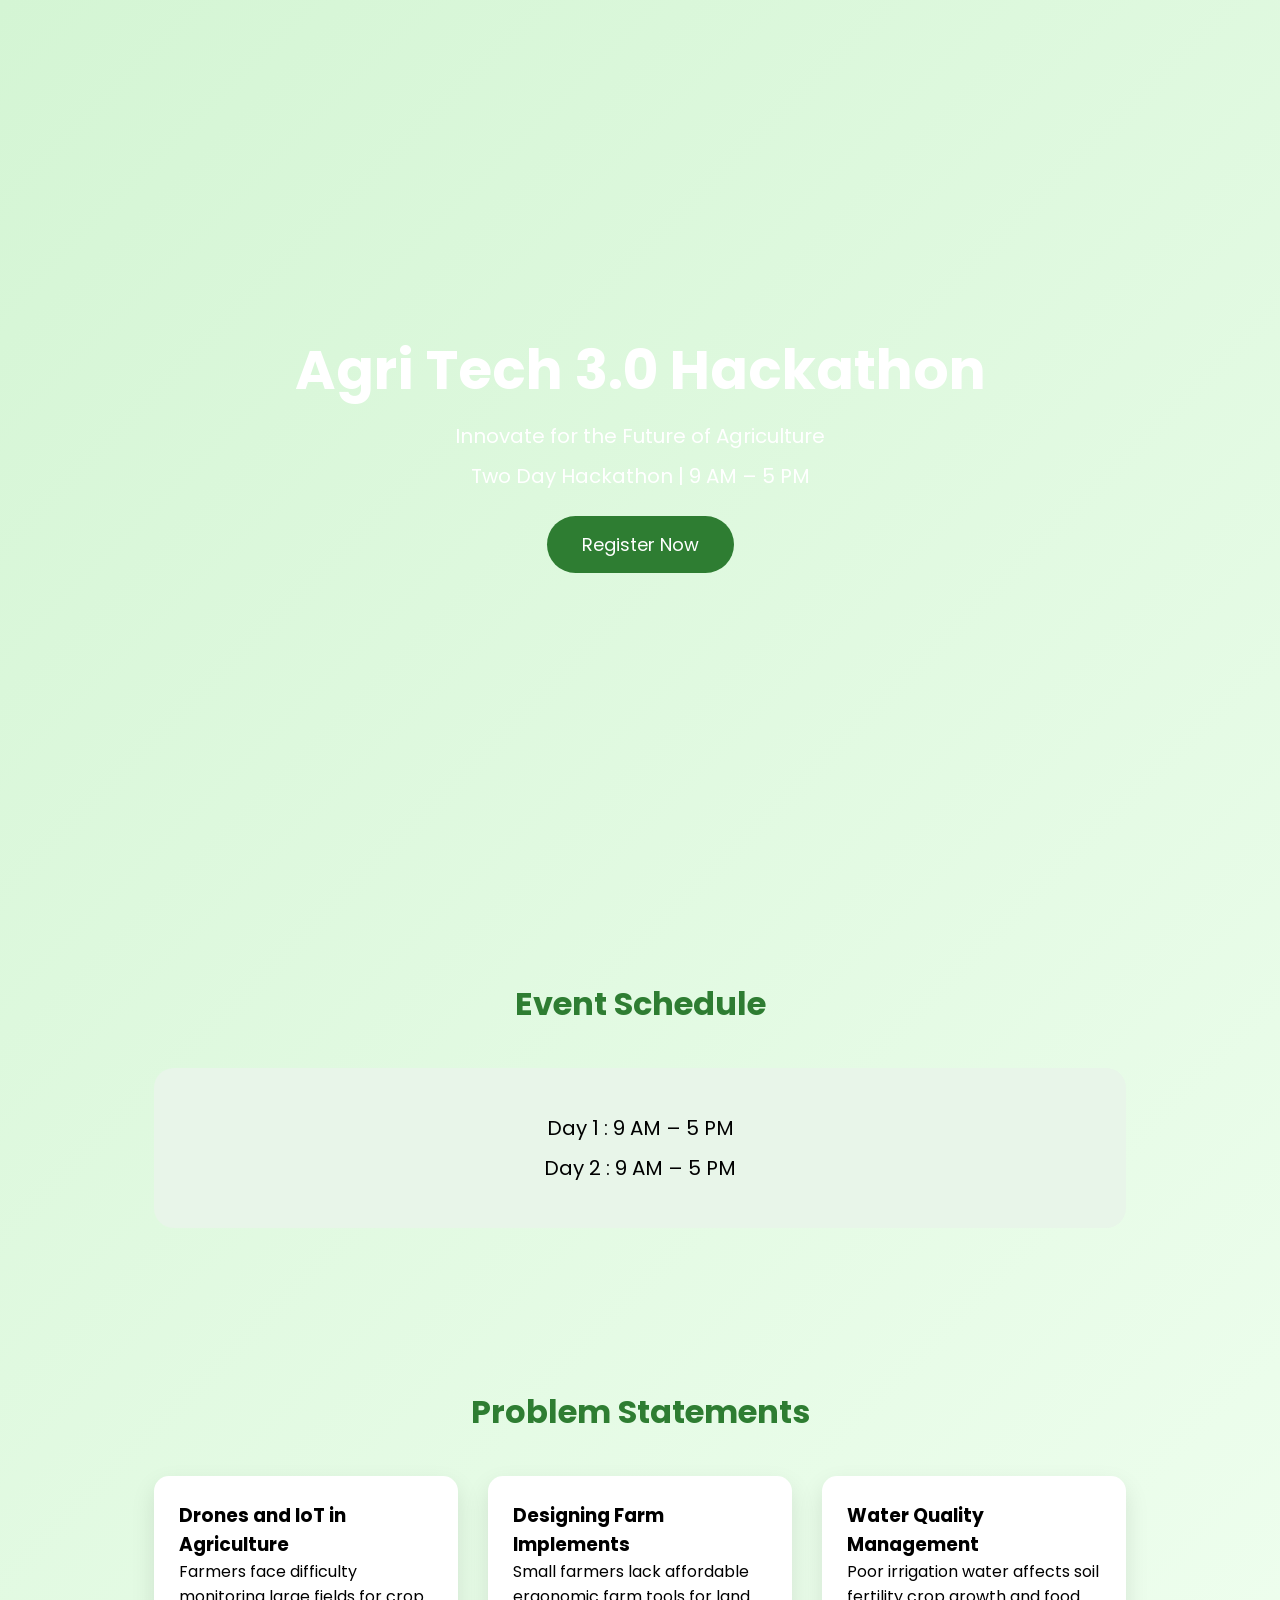
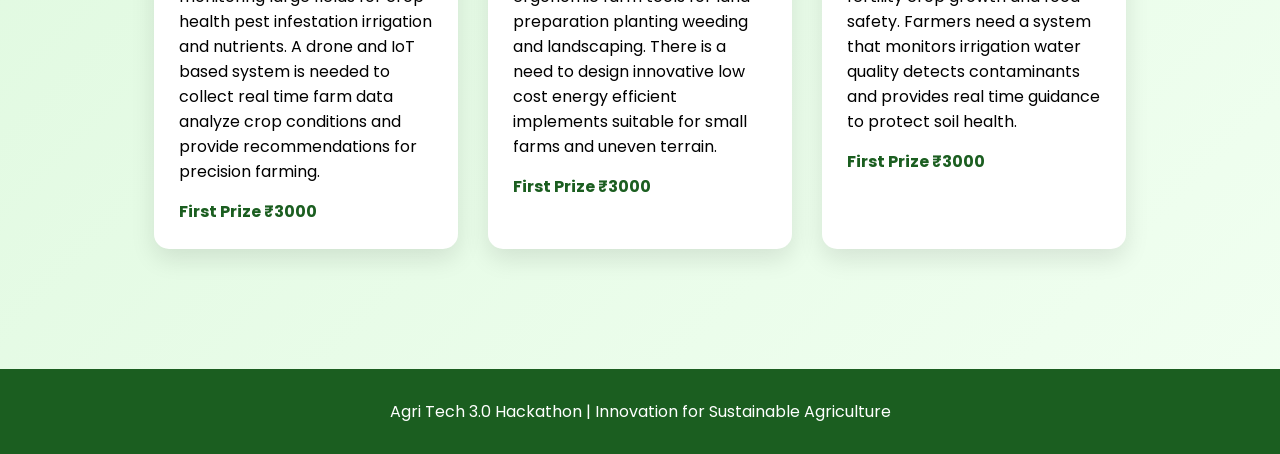
==== index.html @ f7494def "Add files via upload" ====
<!DOCTYPE html>
<html lang="en">
<head>
<meta charset="UTF-8">
<meta name="viewport" content="width=device-width, initial-scale=1.0">

<title>Agri Tech 3.0 Hackathon</title>

<link href="https://fonts.googleapis.com/css2?family=Poppins:wght@300;500;700&display=swap" rel="stylesheet">

<style>

*{
margin:0;
padding:0;
box-sizing:border-box;
font-family:'Poppins',sans-serif;
}

body{
background:linear-gradient(135deg,#d4f5d4,#f1fff1);
overflow-x:hidden;
}

/* HEADER */

header{
height:100vh;
display:flex;
flex-direction:column;
justify-content:center;
align-items:center;
text-align:center;
background:url("https://images.unsplash.com/photo-1500382017468-9049fed747ef") center/cover;
color:white;
}

header h1{
font-size:55px;
animation:fadeDown 1.5s;
}

header p{
font-size:20px;
margin-top:10px;
animation:fadeUp 1.5s;
}

button{
margin-top:25px;
padding:15px 35px;
border:none;
border-radius:30px;
background:#2e7d32;
color:white;
font-size:18px;
cursor:pointer;
transition:0.4s;
}

button:hover{
background:#1b5e20;
transform:scale(1.1);
}

/* SECTIONS */

.section{
padding:80px 12%;
}

h2{
text-align:center;
margin-bottom:40px;
color:#2e7d32;
font-size:32px;
}

/* CARDS */

.cards{
display:grid;
grid-template-columns:repeat(auto-fit,minmax(280px,1fr));
gap:30px;
}

.card{
background:white;
padding:25px;
border-radius:15px;
box-shadow:0 10px 25px rgba(0,0,0,0.1);
transition:0.4s;
}

.card:hover{
transform:translateY(-10px) scale(1.03);
box-shadow:0 20px 40px rgba(0,0,0,0.2);
}

.prize{
margin-top:15px;
font-weight:bold;
color:#1b5e20;
}

/* SCHEDULE */

.schedule{
text-align:center;
font-size:20px;
line-height:40px;
background:#e8f5e9;
padding:40px;
border-radius:20px;
}

/* FOOTER */

footer{
text-align:center;
padding:30px;
background:#1b5e20;
color:white;
margin-top:40px;
}

/* ANIMATIONS */

@keyframes fadeDown{
from{opacity:0; transform:translateY(-40px);}
to{opacity:1; transform:translateY(0);}
}

@keyframes fadeUp{
from{opacity:0; transform:translateY(40px);}
to{opacity:1; transform:translateY(0);}
}

/* FLOWERS */

.flower{
position:absolute;
font-size:24px;
pointer-events:none;
animation:fall 2s linear forwards;
}

@keyframes fall{
0%{
transform:translateY(0) rotate(0);
opacity:1;
}
100%{
transform:translateY(200px) rotate(360deg);
opacity:0;
}
}

</style>
</head>

<body>

<header>

<h1>Agri Tech 3.0 Hackathon</h1>

<p>Innovate for the Future of Agriculture</p>

<p>Two Day Hackathon | 9 AM – 5 PM</p>

<a href="https://docs.google.com/forms/d/e/1FAIpQLScNYG7dmK_k1QLV5G2nhs3oUZlzXUcvSidIxrdl6mxjZzOWDQ/viewform?usp=header">

<button>Register Now</button>

</a>

</header>


<section class="section">

<h2>Event Schedule</h2>

<div class="schedule">

Day 1 : 9 AM – 5 PM  
<br>
Day 2 : 9 AM – 5 PM  

</div>

</section>


<section class="section">

<h2>Problem Statements</h2>

<div class="cards">

<div class="card">

<h3>Drones and IoT in Agriculture</h3>

<p>
Farmers face difficulty monitoring large fields for crop health pest infestation irrigation and nutrients. A drone and IoT based system is needed to collect real time farm data analyze crop conditions and provide recommendations for precision farming.
</p>

<div class="prize">First Prize ₹3000</div>

</div>


<div class="card">

<h3>Designing Farm Implements</h3>

<p>
Small farmers lack affordable ergonomic farm tools for land preparation planting weeding and landscaping. There is a need to design innovative low cost energy efficient implements suitable for small farms and uneven terrain.
</p>

<div class="prize">First Prize ₹3000</div>

</div>


<div class="card">

<h3>Water Quality Management</h3>

<p>
Poor irrigation water affects soil fertility crop growth and food safety. Farmers need a system that monitors irrigation water quality detects contaminants and provides real time guidance to protect soil health.
</p>

<div class="prize">First Prize ₹3000</div>

</div>

</div>

</section>


<footer>

Agri Tech 3.0 Hackathon | Innovation for Sustainable Agriculture

</footer>


<script>

/* FLOWER CLICK EFFECT */

document.addEventListener("click",function(e){

for(let i=0;i<8;i++){

let flower=document.createElement("div")

flower.className="flower"

flower.innerHTML="🌸"

flower.style.left=(e.pageX+Math.random()*60-30)+"px"
flower.style.top=(e.pageY+Math.random()*60-30)+"px"

document.body.appendChild(flower)

setTimeout(()=>flower.remove(),2000)

}

})

</script>

</body>
</html>
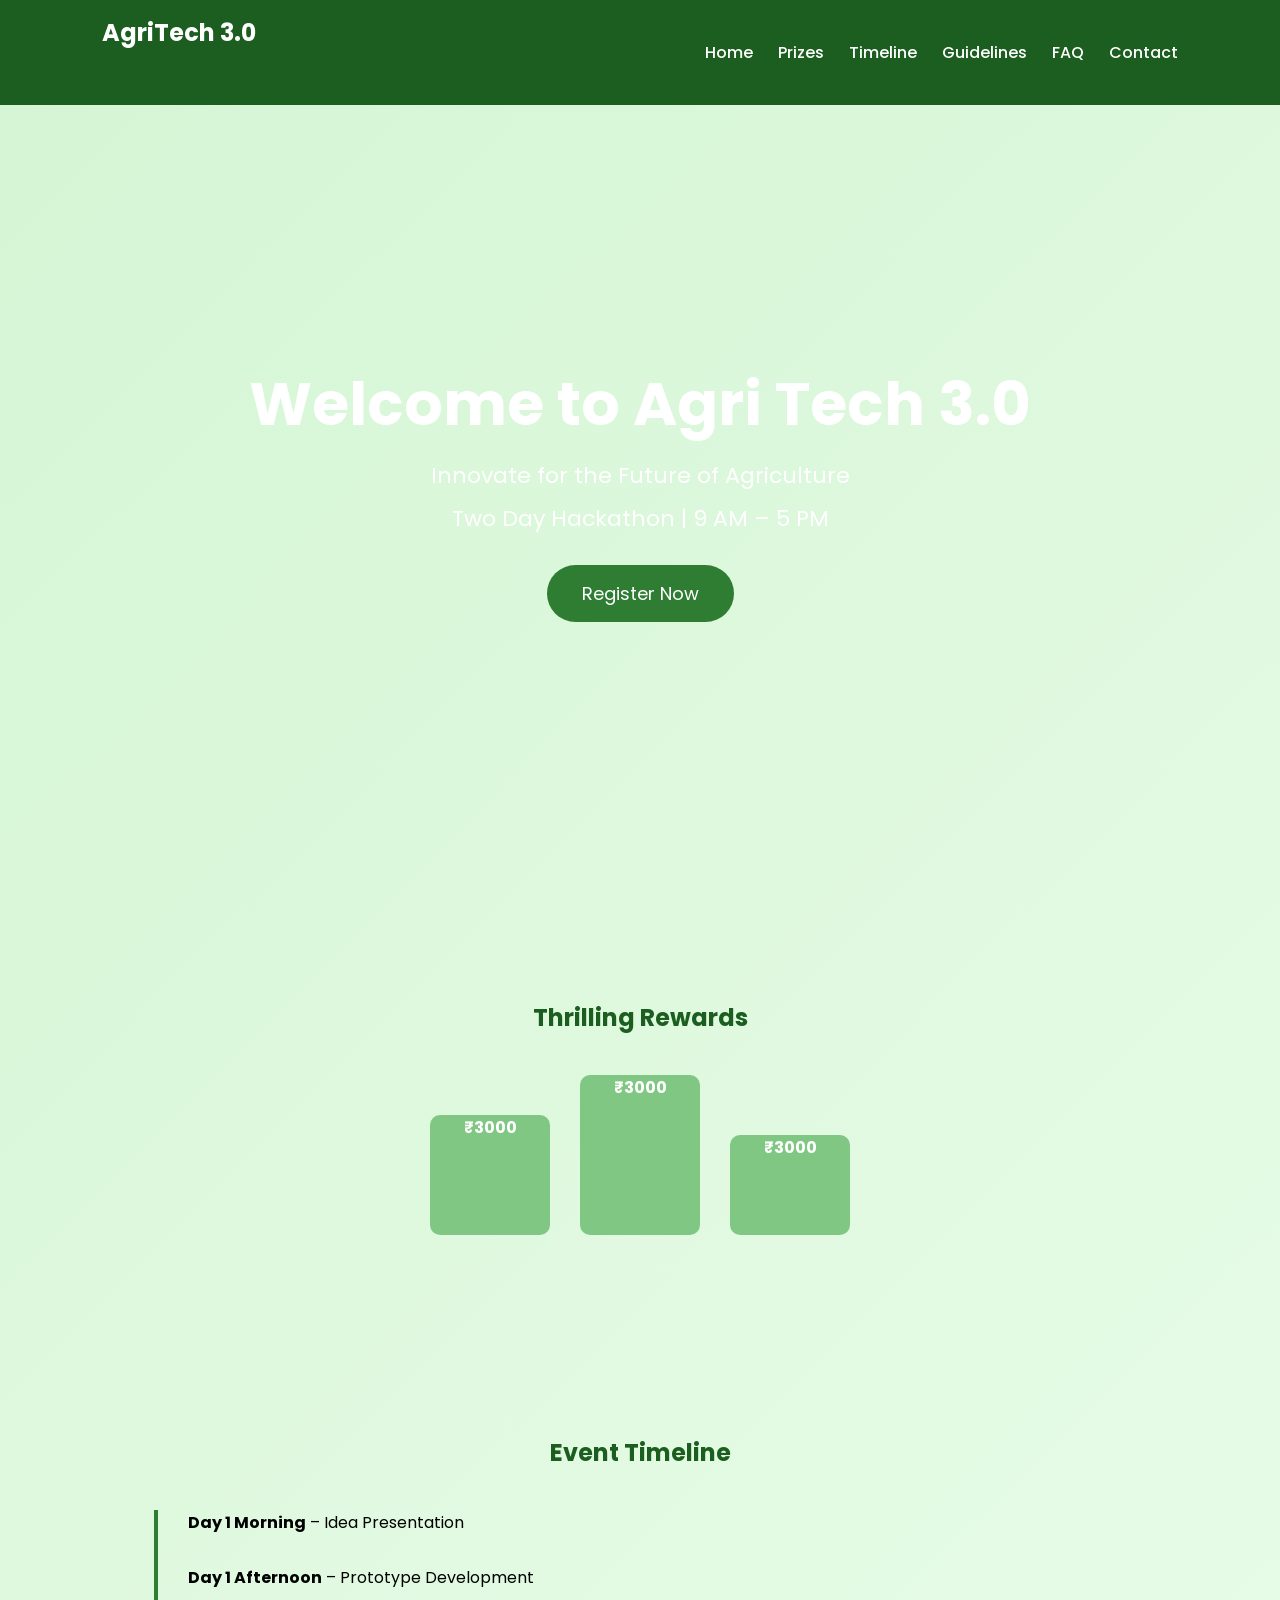
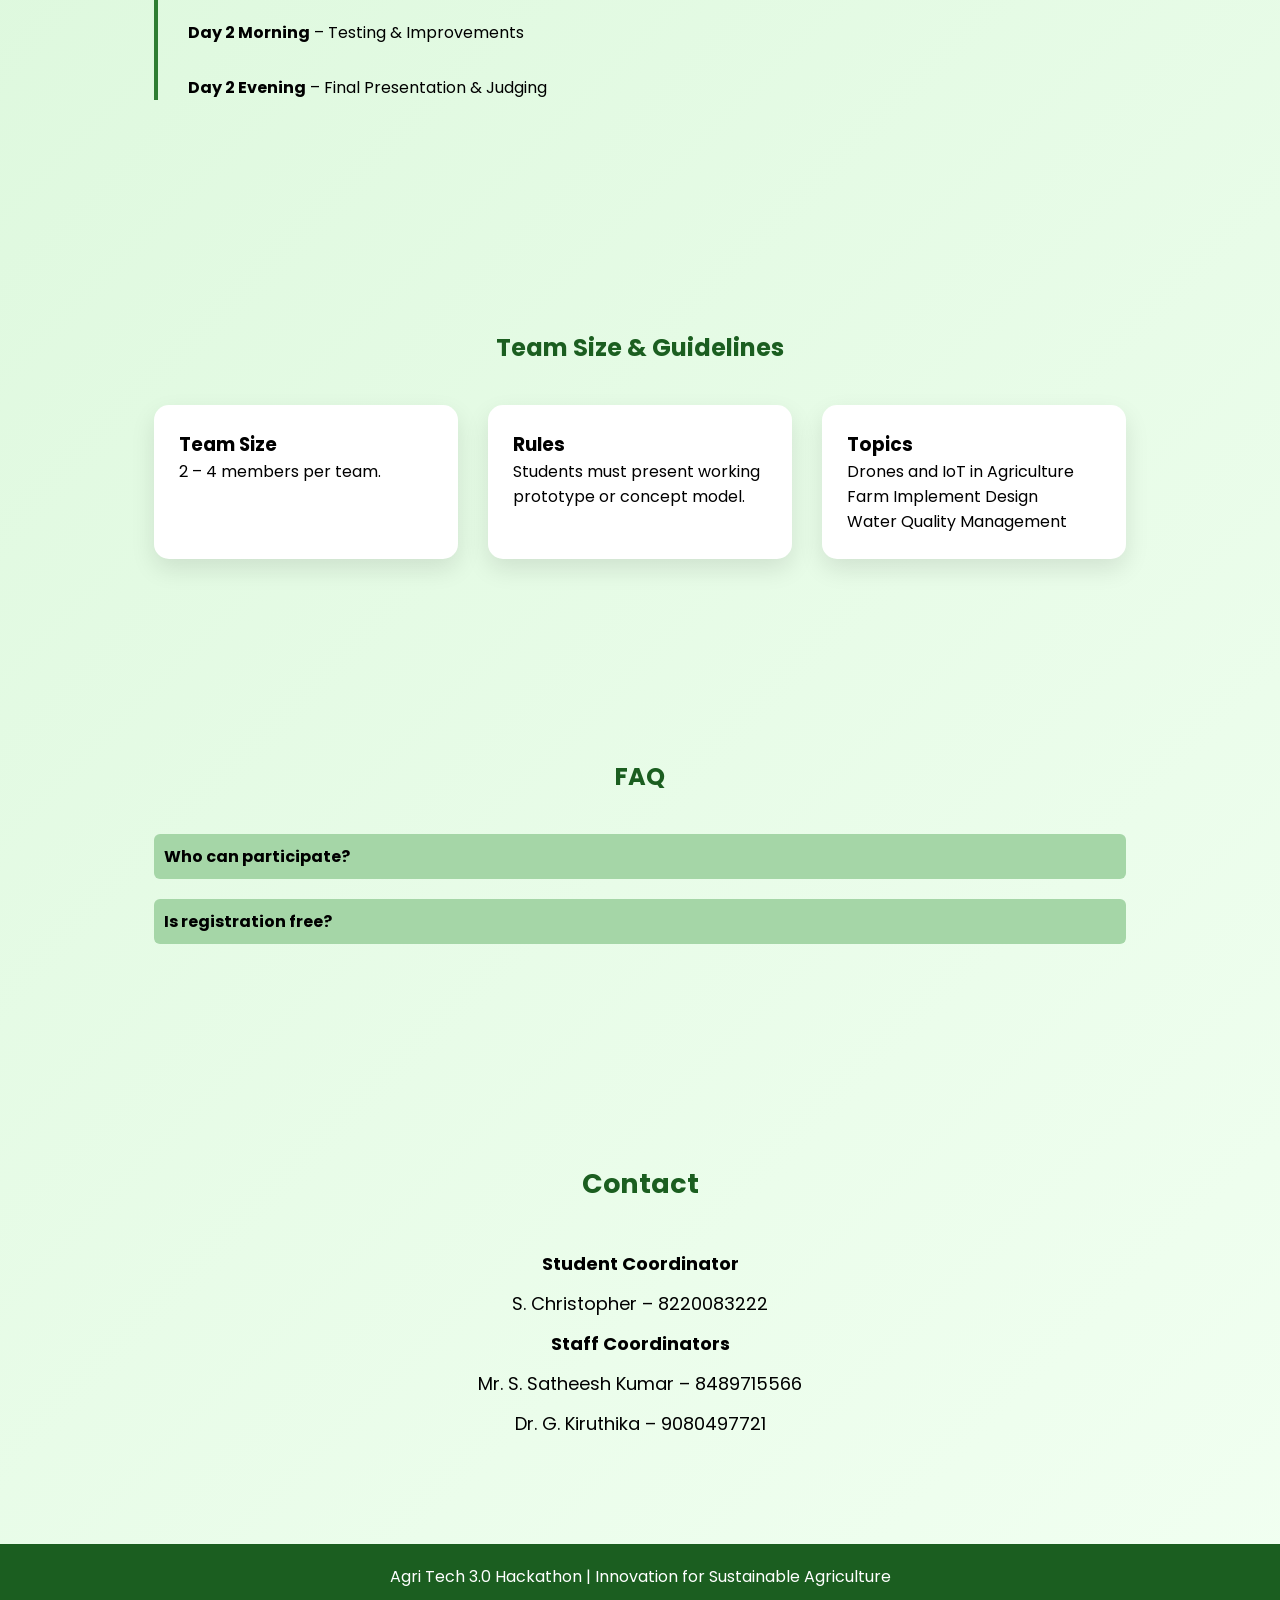
==== commit 459c251b: "Add files via upload" ====
--- a/index.html
+++ b/index.html
@@ -10,19 +10,50 @@
 
 <style>
 
-*{
-margin:0;
-padding:0;
-box-sizing:border-box;
-font-family:'Poppins',sans-serif;
-}
+*{margin:0;padding:0;box-sizing:border-box;font-family:'Poppins',sans-serif;}
 
 body{
 background:linear-gradient(135deg,#d4f5d4,#f1fff1);
 overflow-x:hidden;
-}
-
-/* HEADER */
+scroll-behavior:smooth;
+}
+
+/* NAVBAR */
+
+nav{
+position:fixed;
+top:0;
+width:100%;
+background:#1b5e20;
+padding:15px 8%;
+display:flex;
+justify-content:space-between;
+align-items:center;
+z-index:1000;
+}
+
+nav h2{
+color:white;
+}
+
+nav ul{
+display:flex;
+gap:25px;
+list-style:none;
+}
+
+nav ul li a{
+color:white;
+text-decoration:none;
+font-weight:500;
+transition:0.3s;
+}
+
+nav ul li a:hover{
+color:#a5d6a7;
+}
+
+/* HERO */
 
 header{
 height:100vh;
@@ -33,21 +64,22 @@
 text-align:center;
 background:url("https://images.unsplash.com/photo-1500382017468-9049fed747ef") center/cover;
 color:white;
+padding-top:80px;
 }
 
 header h1{
-font-size:55px;
+font-size:60px;
 animation:fadeDown 1.5s;
 }
 
 header p{
-font-size:20px;
+font-size:22px;
 margin-top:10px;
 animation:fadeUp 1.5s;
 }
 
 button{
-margin-top:25px;
+margin-top:30px;
 padding:15px 35px;
 border:none;
 border-radius:30px;
@@ -55,32 +87,31 @@
 color:white;
 font-size:18px;
 cursor:pointer;
-transition:0.4s;
+transition:0.3s;
 }
 
 button:hover{
+transform:scale(1.1);
 background:#1b5e20;
-transform:scale(1.1);
 }
 
 /* SECTIONS */
 
 .section{
-padding:80px 12%;
+padding:100px 12%;
 }
 
 h2{
 text-align:center;
 margin-bottom:40px;
-color:#2e7d32;
-font-size:32px;
+color:#1b5e20;
 }
 
 /* CARDS */
 
 .cards{
 display:grid;
-grid-template-columns:repeat(auto-fit,minmax(280px,1fr));
+grid-template-columns:repeat(auto-fit,minmax(260px,1fr));
 gap:30px;
 }
 
@@ -93,47 +124,92 @@
 }
 
 .card:hover{
-transform:translateY(-10px) scale(1.03);
+transform:translateY(-10px) scale(1.05);
 box-shadow:0 20px 40px rgba(0,0,0,0.2);
 }
 
-.prize{
-margin-top:15px;
+/* PRIZE PODIUM */
+
+.podium{
+display:flex;
+justify-content:center;
+align-items:flex-end;
+gap:30px;
+margin-top:40px;
+}
+
+.podium div{
+width:120px;
+text-align:center;
+background:#81c784;
+border-radius:10px;
+color:white;
 font-weight:bold;
-color:#1b5e20;
-}
-
-/* SCHEDULE */
-
-.schedule{
-text-align:center;
-font-size:20px;
+}
+
+.first{height:160px;background:#ffd700;}
+.second{height:120px;background:#c0c0c0;}
+.third{height:100px;background:#cd7f32;}
+
+/* TIMELINE */
+
+.timeline{
+border-left:4px solid #2e7d32;
+padding-left:30px;
+}
+
+.timeline div{
+margin-bottom:30px;
+}
+
+/* FAQ */
+
+.faq-item{
+margin-bottom:20px;
+}
+
+.faq-item h4{
+cursor:pointer;
+background:#a5d6a7;
+padding:10px;
+border-radius:6px;
+}
+
+.faq-item p{
+display:none;
+padding:10px;
+}
+
+/* CONTACT */
+
+.contact{
+text-align:center;
 line-height:40px;
-background:#e8f5e9;
-padding:40px;
-border-radius:20px;
+font-size:18px;
 }
 
 /* FOOTER */
 
 footer{
-text-align:center;
-padding:30px;
 background:#1b5e20;
 color:white;
-margin-top:40px;
-}
-
-/* ANIMATIONS */
-
-@keyframes fadeDown{
-from{opacity:0; transform:translateY(-40px);}
-to{opacity:1; transform:translateY(0);}
-}
-
-@keyframes fadeUp{
-from{opacity:0; transform:translateY(40px);}
-to{opacity:1; transform:translateY(0);}
+text-align:center;
+padding:20px;
+}
+
+/* DRONE */
+
+.drone{
+position:fixed;
+top:120px;
+left:-200px;
+font-size:40px;
+animation:fly 20s linear infinite;
+}
+
+@keyframes fly{
+0%{left:-200px;}
+100%{left:110%;}
 }
 
 /* FLOWERS */
@@ -146,14 +222,20 @@
 }
 
 @keyframes fall{
-0%{
-transform:translateY(0) rotate(0);
-opacity:1;
-}
-100%{
-transform:translateY(200px) rotate(360deg);
-opacity:0;
-}
+0%{opacity:1;transform:translateY(0);}
+100%{opacity:0;transform:translateY(200px) rotate(360deg);}
+}
+
+/* ANIMATIONS */
+
+@keyframes fadeDown{
+from{opacity:0;transform:translateY(-40px);}
+to{opacity:1;transform:translateY(0);}
+}
+
+@keyframes fadeUp{
+from{opacity:0;transform:translateY(40px);}
+to{opacity:1;transform:translateY(0);}
 }
 
 </style>
@@ -161,86 +243,116 @@
 
 <body>
 
-<header>
-
-<h1>Agri Tech 3.0 Hackathon</h1>
-
+<div class="drone">🚁</div>
+
+<nav>
+<h2>AgriTech 3.0</h2>
+<ul>
+<li><a href="#home">Home</a></li>
+<li><a href="#prizes">Prizes</a></li>
+<li><a href="#timeline">Timeline</a></li>
+<li><a href="#guidelines">Guidelines</a></li>
+<li><a href="#faq">FAQ</a></li>
+<li><a href="#contact">Contact</a></li>
+</ul>
+</nav>
+
+<header id="home">
+
+<h1>Welcome to Agri Tech 3.0</h1>
 <p>Innovate for the Future of Agriculture</p>
-
 <p>Two Day Hackathon | 9 AM – 5 PM</p>
 
 <a href="https://docs.google.com/forms/d/e/1FAIpQLScNYG7dmK_k1QLV5G2nhs3oUZlzXUcvSidIxrdl6mxjZzOWDQ/viewform?usp=header">
-
 <button>Register Now</button>
-
 </a>
 
 </header>
 
-
-<section class="section">
-
-<h2>Event Schedule</h2>
-
-<div class="schedule">
-
-Day 1 : 9 AM – 5 PM  
-<br>
-Day 2 : 9 AM – 5 PM  
-
-</div>
-
-</section>
-
-
-<section class="section">
-
-<h2>Problem Statements</h2>
+<section class="section" id="prizes">
+
+<h2>Thrilling Rewards</h2>
+
+<div class="podium">
+
+<div class="second">₹3000</div>
+<div class="first">₹3000</div>
+<div class="third">₹3000</div>
+
+</div>
+
+</section>
+
+<section class="section" id="timeline">
+
+<h2>Event Timeline</h2>
+
+<div class="timeline">
+
+<div><b>Day 1 Morning</b> – Idea Presentation</div>
+<div><b>Day 1 Afternoon</b> – Prototype Development</div>
+<div><b>Day 2 Morning</b> – Testing & Improvements</div>
+<div><b>Day 2 Evening</b> – Final Presentation & Judging</div>
+
+</div>
+
+</section>
+
+<section class="section" id="guidelines">
+
+<h2>Team Size & Guidelines</h2>
 
 <div class="cards">
 
 <div class="card">
-
-<h3>Drones and IoT in Agriculture</h3>
-
-<p>
-Farmers face difficulty monitoring large fields for crop health pest infestation irrigation and nutrients. A drone and IoT based system is needed to collect real time farm data analyze crop conditions and provide recommendations for precision farming.
-</p>
-
-<div class="prize">First Prize ₹3000</div>
-
-</div>
-
+<h3>Team Size</h3>
+<p>2 – 4 members per team.</p>
+</div>
 
 <div class="card">
-
-<h3>Designing Farm Implements</h3>
-
-<p>
-Small farmers lack affordable ergonomic farm tools for land preparation planting weeding and landscaping. There is a need to design innovative low cost energy efficient implements suitable for small farms and uneven terrain.
-</p>
-
-<div class="prize">First Prize ₹3000</div>
-
-</div>
-
+<h3>Rules</h3>
+<p>Students must present working prototype or concept model.</p>
+</div>
 
 <div class="card">
-
-<h3>Water Quality Management</h3>
-
-<p>
-Poor irrigation water affects soil fertility crop growth and food safety. Farmers need a system that monitors irrigation water quality detects contaminants and provides real time guidance to protect soil health.
-</p>
-
-<div class="prize">First Prize ₹3000</div>
-
-</div>
-
-</div>
-
-</section>
-
+<h3>Topics</h3>
+<p>Drones and IoT in Agriculture<br>
+Farm Implement Design<br>
+Water Quality Management</p>
+</div>
+
+</div>
+
+</section>
+
+<section class="section" id="faq">
+
+<h2>FAQ</h2>
+
+<div class="faq-item">
+<h4>Who can participate?</h4>
+<p>All college students interested in agriculture and technology.</p>
+</div>
+
+<div class="faq-item">
+<h4>Is registration free?</h4>
+<p>Yes registration is free.</p>
+</div>
+
+</section>
+
+<section class="section contact" id="contact">
+
+<h2>Contact</h2>
+
+<p><b>Student Coordinator</b><br>
+S. Christopher – 8220083222</p>
+
+<p><b>Staff Coordinators</b><br>
+Mr. S. Satheesh Kumar – 8489715566<br>
+Dr. G. Kiruthika – 9080497721</p>
+
+</section>
 
 <footer>
 
@@ -248,7 +360,6 @@
 
 </footer>
 
-
 <script>
 
 /* FLOWER CLICK EFFECT */
@@ -258,9 +369,7 @@
 for(let i=0;i<8;i++){
 
 let flower=document.createElement("div")
-
 flower.className="flower"
-
 flower.innerHTML="🌸"
 
 flower.style.left=(e.pageX+Math.random()*60-30)+"px"
@@ -274,6 +383,15 @@
 
 })
 
+/* FAQ */
+
+document.querySelectorAll(".faq-item h4").forEach(q=>{
+q.onclick=()=>{
+let p=q.nextElementSibling
+p.style.display=p.style.display==="block"?"none":"block"
+}
+})
+
 </script>
 
 </body>
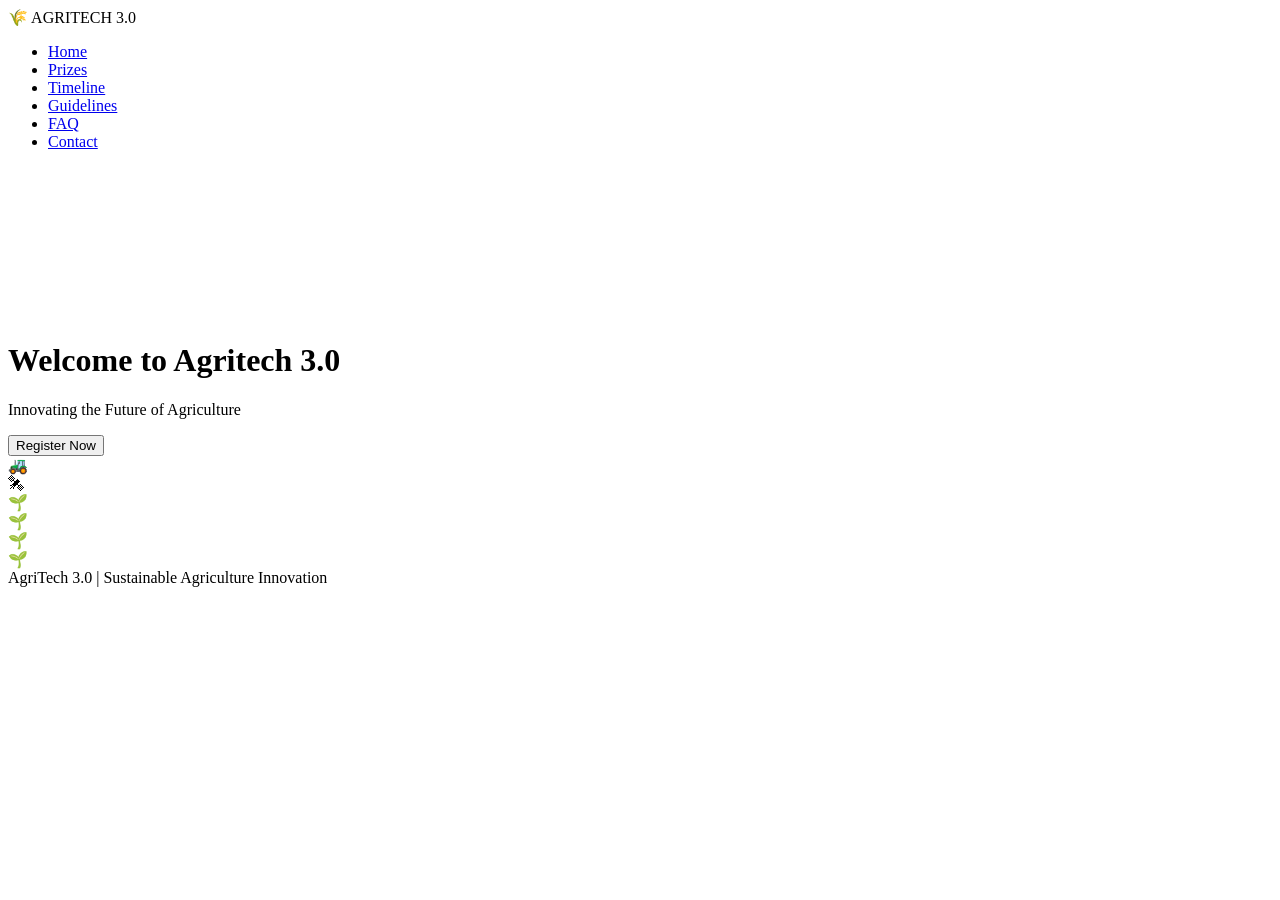
==== commit b464b3de: "Add files via upload" ====
--- a/index.html
+++ b/index.html
@@ -1,398 +1,89 @@
 <!DOCTYPE html>
 <html lang="en">
 <head>
+
 <meta charset="UTF-8">
 <meta name="viewport" content="width=device-width, initial-scale=1.0">
 
-<title>Agri Tech 3.0 Hackathon</title>
+<title>AgriTech 3.0 Hackathon</title>
+
+<link rel="stylesheet" href="css/style.css">
 
 <link href="https://fonts.googleapis.com/css2?family=Poppins:wght@300;500;700&display=swap" rel="stylesheet">
 
-<style>
-
-*{margin:0;padding:0;box-sizing:border-box;font-family:'Poppins',sans-serif;}
-
-body{
-background:linear-gradient(135deg,#d4f5d4,#f1fff1);
-overflow-x:hidden;
-scroll-behavior:smooth;
-}
-
-/* NAVBAR */
-
-nav{
-position:fixed;
-top:0;
-width:100%;
-background:#1b5e20;
-padding:15px 8%;
-display:flex;
-justify-content:space-between;
-align-items:center;
-z-index:1000;
-}
-
-nav h2{
-color:white;
-}
-
-nav ul{
-display:flex;
-gap:25px;
-list-style:none;
-}
-
-nav ul li a{
-color:white;
-text-decoration:none;
-font-weight:500;
-transition:0.3s;
-}
-
-nav ul li a:hover{
-color:#a5d6a7;
-}
-
-/* HERO */
-
-header{
-height:100vh;
-display:flex;
-flex-direction:column;
-justify-content:center;
-align-items:center;
-text-align:center;
-background:url("https://images.unsplash.com/photo-1500382017468-9049fed747ef") center/cover;
-color:white;
-padding-top:80px;
-}
-
-header h1{
-font-size:60px;
-animation:fadeDown 1.5s;
-}
-
-header p{
-font-size:22px;
-margin-top:10px;
-animation:fadeUp 1.5s;
-}
-
-button{
-margin-top:30px;
-padding:15px 35px;
-border:none;
-border-radius:30px;
-background:#2e7d32;
-color:white;
-font-size:18px;
-cursor:pointer;
-transition:0.3s;
-}
-
-button:hover{
-transform:scale(1.1);
-background:#1b5e20;
-}
-
-/* SECTIONS */
-
-.section{
-padding:100px 12%;
-}
-
-h2{
-text-align:center;
-margin-bottom:40px;
-color:#1b5e20;
-}
-
-/* CARDS */
-
-.cards{
-display:grid;
-grid-template-columns:repeat(auto-fit,minmax(260px,1fr));
-gap:30px;
-}
-
-.card{
-background:white;
-padding:25px;
-border-radius:15px;
-box-shadow:0 10px 25px rgba(0,0,0,0.1);
-transition:0.4s;
-}
-
-.card:hover{
-transform:translateY(-10px) scale(1.05);
-box-shadow:0 20px 40px rgba(0,0,0,0.2);
-}
-
-/* PRIZE PODIUM */
-
-.podium{
-display:flex;
-justify-content:center;
-align-items:flex-end;
-gap:30px;
-margin-top:40px;
-}
-
-.podium div{
-width:120px;
-text-align:center;
-background:#81c784;
-border-radius:10px;
-color:white;
-font-weight:bold;
-}
-
-.first{height:160px;background:#ffd700;}
-.second{height:120px;background:#c0c0c0;}
-.third{height:100px;background:#cd7f32;}
-
-/* TIMELINE */
-
-.timeline{
-border-left:4px solid #2e7d32;
-padding-left:30px;
-}
-
-.timeline div{
-margin-bottom:30px;
-}
-
-/* FAQ */
-
-.faq-item{
-margin-bottom:20px;
-}
-
-.faq-item h4{
-cursor:pointer;
-background:#a5d6a7;
-padding:10px;
-border-radius:6px;
-}
-
-.faq-item p{
-display:none;
-padding:10px;
-}
-
-/* CONTACT */
-
-.contact{
-text-align:center;
-line-height:40px;
-font-size:18px;
-}
-
-/* FOOTER */
-
-footer{
-background:#1b5e20;
-color:white;
-text-align:center;
-padding:20px;
-}
-
-/* DRONE */
-
-.drone{
-position:fixed;
-top:120px;
-left:-200px;
-font-size:40px;
-animation:fly 20s linear infinite;
-}
-
-@keyframes fly{
-0%{left:-200px;}
-100%{left:110%;}
-}
-
-/* FLOWERS */
-
-.flower{
-position:absolute;
-font-size:24px;
-pointer-events:none;
-animation:fall 2s linear forwards;
-}
-
-@keyframes fall{
-0%{opacity:1;transform:translateY(0);}
-100%{opacity:0;transform:translateY(200px) rotate(360deg);}
-}
-
-/* ANIMATIONS */
-
-@keyframes fadeDown{
-from{opacity:0;transform:translateY(-40px);}
-to{opacity:1;transform:translateY(0);}
-}
-
-@keyframes fadeUp{
-from{opacity:0;transform:translateY(40px);}
-to{opacity:1;transform:translateY(0);}
-}
-
-</style>
 </head>
 
 <body>
 
-<div class="drone">🚁</div>
+<!-- NAVBAR -->
 
-<nav>
-<h2>AgriTech 3.0</h2>
+<nav class="navbar">
+
+<div class="logo">🌾 AGRITECH 3.0</div>
+
 <ul>
-<li><a href="#home">Home</a></li>
-<li><a href="#prizes">Prizes</a></li>
-<li><a href="#timeline">Timeline</a></li>
-<li><a href="#guidelines">Guidelines</a></li>
-<li><a href="#faq">FAQ</a></li>
-<li><a href="#contact">Contact</a></li>
+
+<li><a href="index.html">Home</a></li>
+<li><a href="prizes.html">Prizes</a></li>
+<li><a href="timeline.html">Timeline</a></li>
+<li><a href="guidelines.html">Guidelines</a></li>
+<li><a href="faq.html">FAQ</a></li>
+<li><a href="contact.html">Contact</a></li>
+
 </ul>
+
 </nav>
 
-<header id="home">
+<!-- HERO SECTION -->
 
-<h1>Welcome to Agri Tech 3.0</h1>
-<p>Innovate for the Future of Agriculture</p>
-<p>Two Day Hackathon | 9 AM – 5 PM</p>
+<header class="hero">
 
-<a href="https://docs.google.com/forms/d/e/1FAIpQLScNYG7dmK_k1QLV5G2nhs3oUZlzXUcvSidIxrdl6mxjZzOWDQ/viewform?usp=header">
-<button>Register Now</button>
+<video autoplay muted loop class="bg-video">
+<source src="https://cdn.coverr.co/videos/coverr-green-field-1563/1080p.mp4">
+</video>
+
+<div class="hero-content">
+
+<h1>Welcome to Agritech 3.0</h1>
+
+<p>Innovating the Future of Agriculture</p>
+
+<a href="https://docs.google.com/forms/d/e/1FAIpQLScNYG7dmK_k1QLV5G2nhs3oUZlzXUcvSidIxrdl6mxjZzOWDQ/viewform">
+
+<button class="register">Register Now</button>
+
 </a>
+
+</div>
 
 </header>
 
-<section class="section" id="prizes">
+<!-- TRACTOR -->
 
-<h2>Thrilling Rewards</h2>
+<div class="tractor">🚜</div>
 
-<div class="podium">
+<!-- SATELLITE -->
 
-<div class="second">₹3000</div>
-<div class="first">₹3000</div>
-<div class="third">₹3000</div>
+<div class="satellite">🛰</div>
 
-</div>
+<!-- GROWING CROPS -->
 
-</section>
+<section class="crops">
 
-<section class="section" id="timeline">
-
-<h2>Event Timeline</h2>
-
-<div class="timeline">
-
-<div><b>Day 1 Morning</b> – Idea Presentation</div>
-<div><b>Day 1 Afternoon</b> – Prototype Development</div>
-<div><b>Day 2 Morning</b> – Testing & Improvements</div>
-<div><b>Day 2 Evening</b> – Final Presentation & Judging</div>
-
-</div>
-
-</section>
-
-<section class="section" id="guidelines">
-
-<h2>Team Size & Guidelines</h2>
-
-<div class="cards">
-
-<div class="card">
-<h3>Team Size</h3>
-<p>2 – 4 members per team.</p>
-</div>
-
-<div class="card">
-<h3>Rules</h3>
-<p>Students must present working prototype or concept model.</p>
-</div>
-
-<div class="card">
-<h3>Topics</h3>
-<p>Drones and IoT in Agriculture<br>
-Farm Implement Design<br>
-Water Quality Management</p>
-</div>
-
-</div>
-
-</section>
-
-<section class="section" id="faq">
-
-<h2>FAQ</h2>
-
-<div class="faq-item">
-<h4>Who can participate?</h4>
-<p>All college students interested in agriculture and technology.</p>
-</div>
-
-<div class="faq-item">
-<h4>Is registration free?</h4>
-<p>Yes registration is free.</p>
-</div>
-
-</section>
-
-<section class="section contact" id="contact">
-
-<h2>Contact</h2>
-
-<p><b>Student Coordinator</b><br>
-S. Christopher – 8220083222</p>
-
-<p><b>Staff Coordinators</b><br>
-Mr. S. Satheesh Kumar – 8489715566<br>
-Dr. G. Kiruthika – 9080497721</p>
+<div class="crop">🌱</div>
+<div class="crop">🌱</div>
+<div class="crop">🌱</div>
+<div class="crop">🌱</div>
 
 </section>
 
 <footer>
 
-Agri Tech 3.0 Hackathon | Innovation for Sustainable Agriculture
+AgriTech 3.0 | Sustainable Agriculture Innovation
 
 </footer>
 
-<script>
-
-/* FLOWER CLICK EFFECT */
-
-document.addEventListener("click",function(e){
-
-for(let i=0;i<8;i++){
-
-let flower=document.createElement("div")
-flower.className="flower"
-flower.innerHTML="🌸"
-
-flower.style.left=(e.pageX+Math.random()*60-30)+"px"
-flower.style.top=(e.pageY+Math.random()*60-30)+"px"
-
-document.body.appendChild(flower)
-
-setTimeout(()=>flower.remove(),2000)
-
-}
-
-})
-
-/* FAQ */
-
-document.querySelectorAll(".faq-item h4").forEach(q=>{
-q.onclick=()=>{
-let p=q.nextElementSibling
-p.style.display=p.style.display==="block"?"none":"block"
-}
-})
-
-</script>
+<script src="js/script.js"></script>
 
 </body>
 </html>
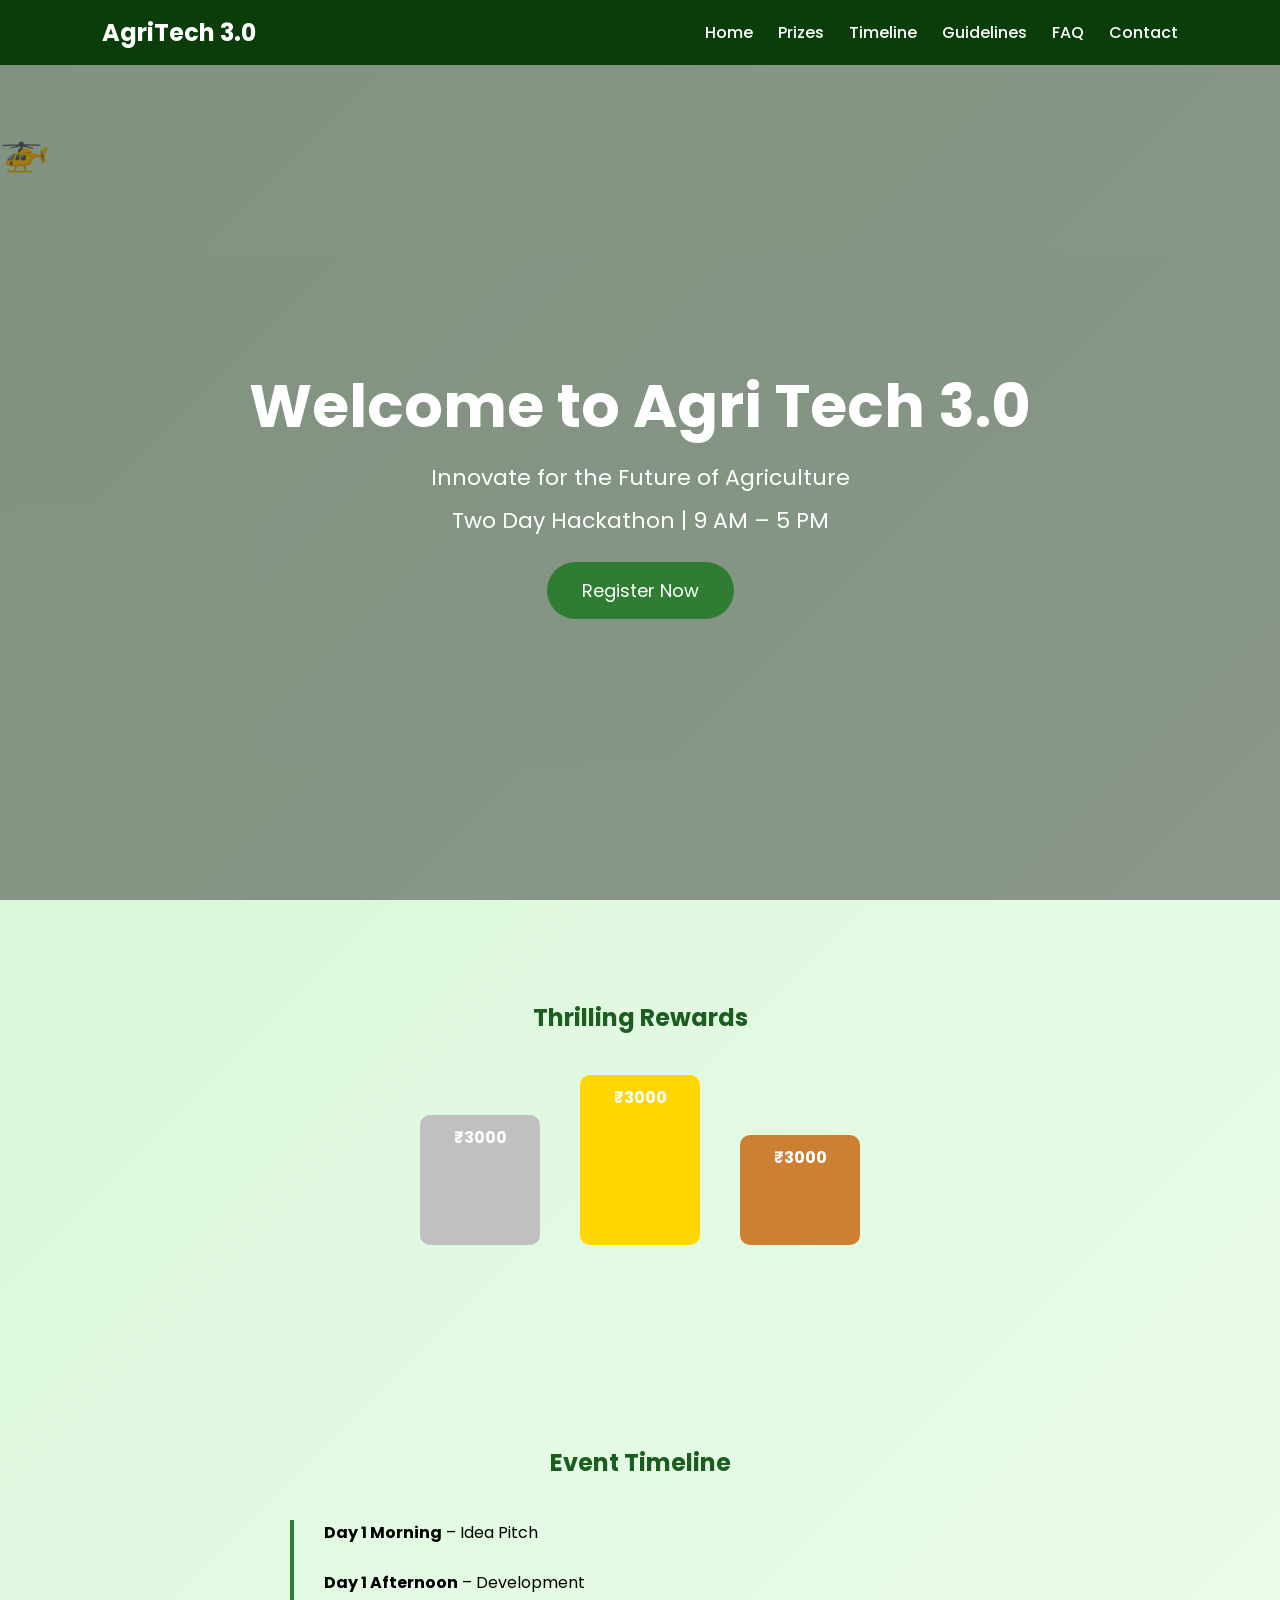
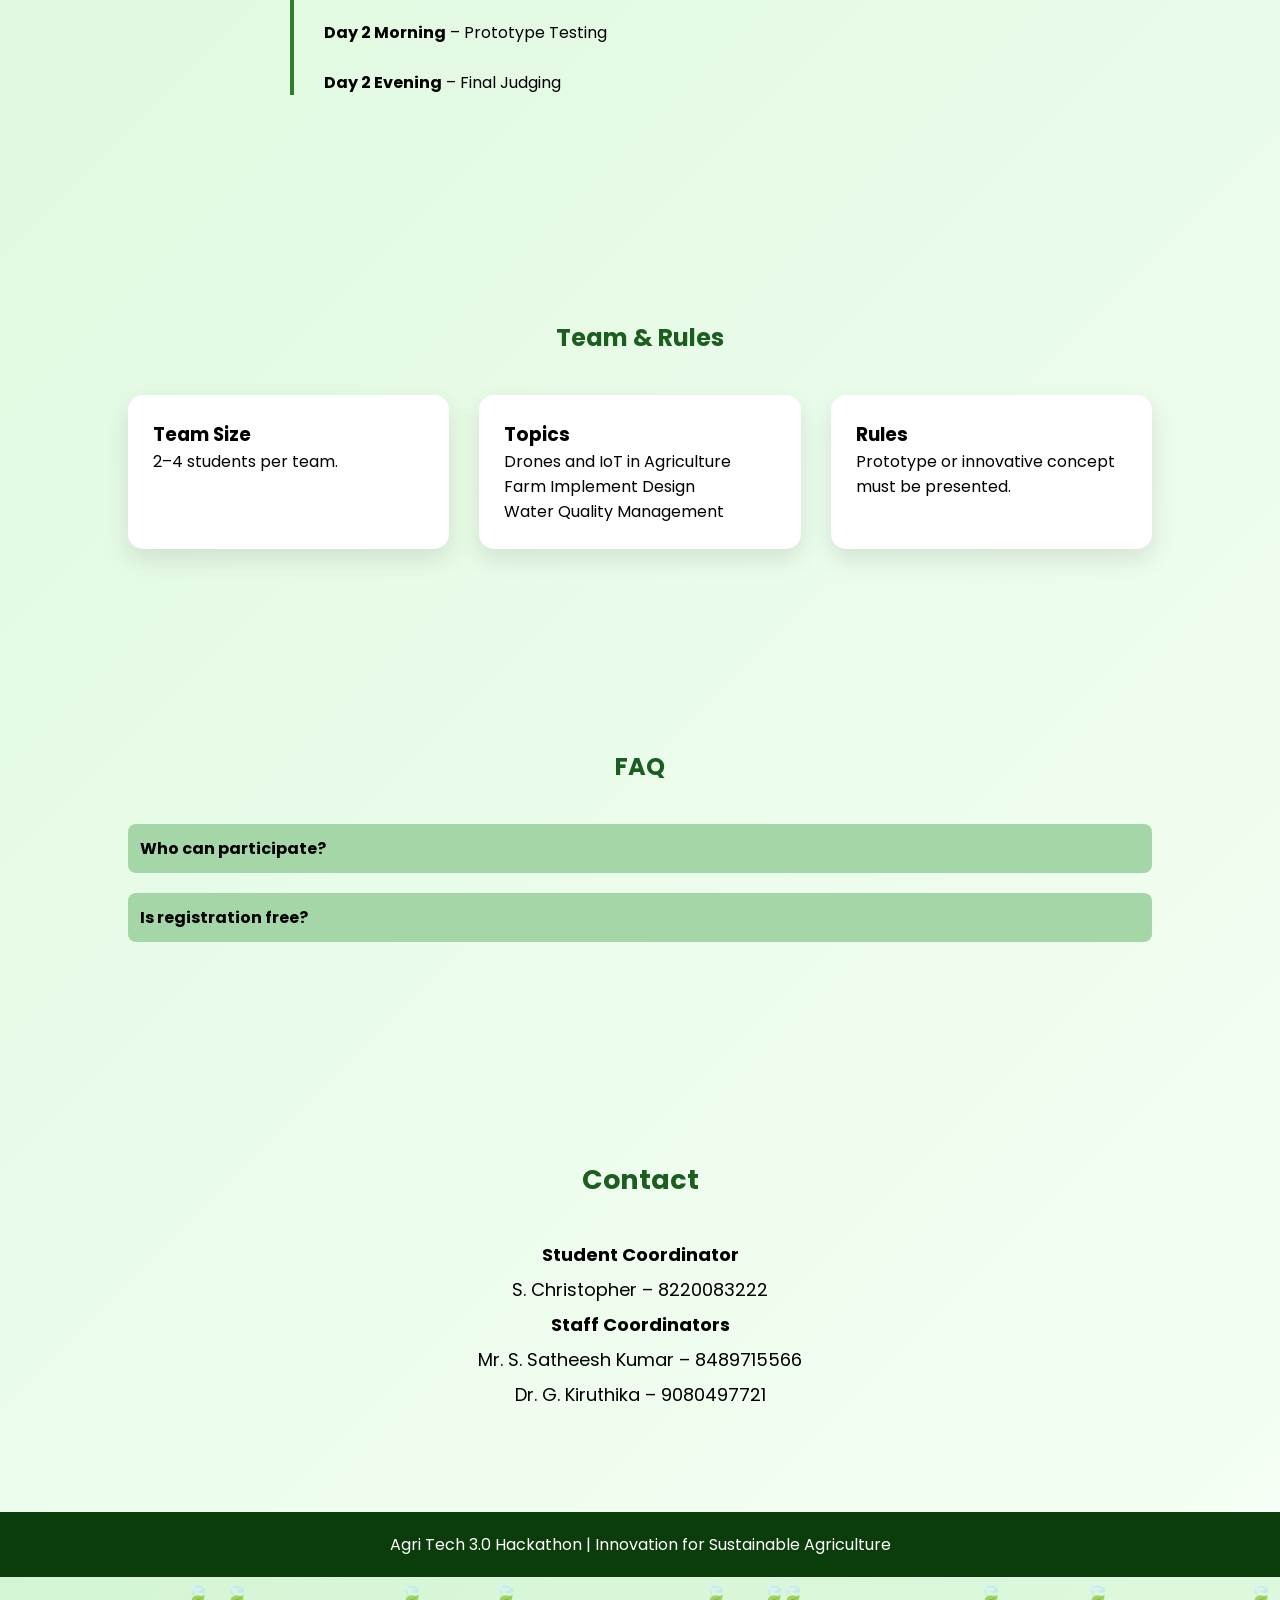
==== commit 5851379c: "Update index.html" ====
--- a/index.html
+++ b/index.html
@@ -1,89 +1,396 @@
 <!DOCTYPE html>
 <html lang="en">
 <head>
-
-<meta charset="UTF-8">
-<meta name="viewport" content="width=device-width, initial-scale=1.0">
-
-<title>AgriTech 3.0 Hackathon</title>
-
-<link rel="stylesheet" href="css/style.css">
-
-<link href="https://fonts.googleapis.com/css2?family=Poppins:wght@300;500;700&display=swap" rel="stylesheet">
-
+<meta charset="UTF-8" />
+<meta name="viewport" content="width=device-width, initial-scale=1.0" />
+<title>Agri Tech 3.0 Hackathon</title>
+
+<link href="https://fonts.googleapis.com/css2?family=Poppins:wght@300;400;600;700&display=swap" rel="stylesheet">
+
+<style>
+*{margin:0;padding:0;box-sizing:border-box;font-family:Poppins,sans-serif}
+html{scroll-behavior:smooth}
+
+body{
+background:linear-gradient(135deg,#d4f5d4,#f5fff5);
+overflow-x:hidden;
+}
+
+/* NAVBAR */
+
+nav{
+position:fixed;
+top:0;
+width:100%;
+background:#0b3d0b;
+display:flex;
+justify-content:space-between;
+align-items:center;
+padding:15px 8%;
+z-index:1000;
+}
+
+nav h2{color:white;font-weight:700}
+
+nav ul{
+display:flex;
+gap:25px;
+list-style:none;
+}
+
+nav ul li a{
+color:white;
+text-decoration:none;
+font-weight:500;
+transition:.3s;
+}
+
+nav ul li a:hover{
+color:#9be79b;
+}
+
+/* HERO */
+
+header{
+height:100vh;
+background:url("https://images.unsplash.com/photo-1500382017468-9049fed747ef") center/cover;
+display:flex;
+align-items:center;
+justify-content:center;
+flex-direction:column;
+text-align:center;
+color:white;
+padding-top:80px;
+position:relative;
+}
+
+header::after{
+content:"";
+position:absolute;
+inset:0;
+background:rgba(0,0,0,.4);
+}
+
+header *{position:relative;z-index:2}
+
+header h1{
+font-size:60px;
+animation:fadeDown 1.5s ease;
+}
+
+header p{
+font-size:22px;
+margin-top:10px;
+animation:fadeUp 1.5s ease;
+}
+
+button{
+margin-top:25px;
+padding:15px 35px;
+border:none;
+border-radius:30px;
+background:#2e7d32;
+color:white;
+font-size:18px;
+cursor:pointer;
+transition:.3s;
+}
+
+button:hover{
+transform:scale(1.1);
+background:#1b5e20;
+}
+
+/* SECTION */
+
+.section{
+padding:100px 10%;
+}
+
+.section h2{
+text-align:center;
+margin-bottom:40px;
+color:#1b5e20;
+}
+
+/* CARD GRID */
+
+.cards{
+display:grid;
+grid-template-columns:repeat(auto-fit,minmax(260px,1fr));
+gap:30px;
+}
+
+.card{
+background:white;
+padding:25px;
+border-radius:15px;
+box-shadow:0 10px 25px rgba(0,0,0,.1);
+transition:.4s;
+}
+
+.card:hover{
+transform:translateY(-10px) scale(1.05);
+box-shadow:0 20px 40px rgba(0,0,0,.2);
+}
+
+/* PODIUM */
+
+.podium{
+display:flex;
+justify-content:center;
+gap:40px;
+margin-top:40px;
+align-items:flex-end;
+}
+
+.podium div{
+width:120px;
+text-align:center;
+color:white;
+border-radius:10px;
+font-weight:bold;
+padding:10px;
+}
+
+.first{height:170px;background:#ffd700}
+.second{height:130px;background:#c0c0c0}
+.third{height:110px;background:#cd7f32}
+
+/* TIMELINE */
+
+.timeline{
+border-left:4px solid #2e7d32;
+padding-left:30px;
+max-width:700px;
+margin:auto;
+}
+
+.timeline div{
+margin-bottom:25px;
+}
+
+/* FAQ */
+
+.faq-item{
+margin-bottom:20px;
+}
+
+.faq-item h4{
+background:#a5d6a7;
+padding:12px;
+border-radius:8px;
+cursor:pointer;
+}
+
+.faq-item p{
+display:none;
+padding:10px;
+}
+
+/* CONTACT */
+
+.contact{
+text-align:center;
+font-size:18px;
+line-height:35px;
+}
+
+/* FOOTER */
+
+footer{
+background:#0b3d0b;
+color:white;
+text-align:center;
+padding:20px;
+}
+
+/* DRONE */
+
+.drone{
+position:fixed;
+top:120px;
+font-size:40px;
+animation:fly 18s linear infinite;
+}
+
+@keyframes fly{
+0%{left:-100px}
+100%{left:110%}
+}
+
+/* FLOATING LEAVES */
+
+.leaf{
+position:absolute;
+font-size:22px;
+animation:leafFall 12s linear infinite;
+opacity:.7;
+}
+
+@keyframes leafFall{
+0%{transform:translateY(-100px) rotate(0)}
+100%{transform:translateY(110vh) rotate(360deg)}
+}
+
+/* FLOWERS CLICK */
+
+.flower{
+position:absolute;
+font-size:24px;
+pointer-events:none;
+animation:fall 2s forwards;
+}
+
+@keyframes fall{
+0%{opacity:1;transform:translateY(0)}
+100%{opacity:0;transform:translateY(200px) rotate(360deg)}
+}
+
+/* ANIMATIONS */
+
+@keyframes fadeDown{
+from{opacity:0;transform:translateY(-50px)}
+to{opacity:1;transform:translateY(0)}
+}
+
+@keyframes fadeUp{
+from{opacity:0;transform:translateY(50px)}
+to{opacity:1;transform:translateY(0)}
+}
+
+</style>
 </head>
 
 <body>
 
-<!-- NAVBAR -->
-
-<nav class="navbar">
-
-<div class="logo">🌾 AGRITECH 3.0</div>
-
+<div class="drone">🚁</div>
+
+<nav>
+<h2>AgriTech 3.0</h2>
 <ul>
-
-<li><a href="index.html">Home</a></li>
-<li><a href="prizes.html">Prizes</a></li>
-<li><a href="timeline.html">Timeline</a></li>
-<li><a href="guidelines.html">Guidelines</a></li>
-<li><a href="faq.html">FAQ</a></li>
-<li><a href="contact.html">Contact</a></li>
-
+<li><a href="#home">Home</a></li>
+<li><a href="#prizes">Prizes</a></li>
+<li><a href="#timeline">Timeline</a></li>
+<li><a href="#guidelines">Guidelines</a></li>
+<li><a href="#faq">FAQ</a></li>
+<li><a href="#contact">Contact</a></li>
 </ul>
-
 </nav>
 
-<!-- HERO SECTION -->
-
-<header class="hero">
-
-<video autoplay muted loop class="bg-video">
-<source src="https://cdn.coverr.co/videos/coverr-green-field-1563/1080p.mp4">
-</video>
-
-<div class="hero-content">
-
-<h1>Welcome to Agritech 3.0</h1>
-
-<p>Innovating the Future of Agriculture</p>
-
-<a href="https://docs.google.com/forms/d/e/1FAIpQLScNYG7dmK_k1QLV5G2nhs3oUZlzXUcvSidIxrdl6mxjZzOWDQ/viewform">
-
-<button class="register">Register Now</button>
-
+<header id="home">
+<h1>Welcome to Agri Tech 3.0</h1>
+<p>Innovate for the Future of Agriculture</p>
+<p>Two Day Hackathon | 9 AM – 5 PM</p>
+
+<a href="https://docs.google.com/forms/d/e/1FAIpQLScNYG7dmK_k1QLV5G2nhs3oUZlzXUcvSidIxrdl6mxjZzOWDQ/viewform?usp=header">
+<button>Register Now</button>
 </a>
-
-</div>
-
 </header>
 
-<!-- TRACTOR -->
-
-<div class="tractor">🚜</div>
-
-<!-- SATELLITE -->
-
-<div class="satellite">🛰</div>
-
-<!-- GROWING CROPS -->
-
-<section class="crops">
-
-<div class="crop">🌱</div>
-<div class="crop">🌱</div>
-<div class="crop">🌱</div>
-<div class="crop">🌱</div>
+<section class="section" id="prizes">
+<h2>Thrilling Rewards</h2>
+
+<div class="podium">
+<div class="second">₹3000</div>
+<div class="first">₹3000</div>
+<div class="third">₹3000</div>
+</div>
+</section>
+
+<section class="section" id="timeline">
+<h2>Event Timeline</h2>
+
+<div class="timeline">
+<div><b>Day 1 Morning</b> – Idea Pitch</div>
+<div><b>Day 1 Afternoon</b> – Development</div>
+<div><b>Day 2 Morning</b> – Prototype Testing</div>
+<div><b>Day 2 Evening</b> – Final Judging</div>
+</div>
+
+</section>
+
+<section class="section" id="guidelines">
+<h2>Team & Rules</h2>
+
+<div class="cards">
+<div class="card"><h3>Team Size</h3><p>2–4 students per team.</p></div>
+<div class="card"><h3>Topics</h3><p>Drones and IoT in Agriculture<br>Farm Implement Design<br>Water Quality Management</p></div>
+<div class="card"><h3>Rules</h3><p>Prototype or innovative concept must be presented.</p></div>
+</div>
+
+</section>
+
+<section class="section" id="faq">
+<h2>FAQ</h2>
+
+<div class="faq-item">
+<h4>Who can participate?</h4>
+<p>All college students interested in agriculture technology.</p>
+</div>
+
+<div class="faq-item">
+<h4>Is registration free?</h4>
+<p>Yes registration is free.</p>
+</div>
+
+</section>
+
+<section class="section contact" id="contact">
+<h2>Contact</h2>
+
+<p><b>Student Coordinator</b><br>
+S. Christopher – 8220083222</p>
+
+<p><b>Staff Coordinators</b><br>
+Mr. S. Satheesh Kumar – 8489715566<br>
+Dr. G. Kiruthika – 9080497721</p>
 
 </section>
 
 <footer>
-
-AgriTech 3.0 | Sustainable Agriculture Innovation
-
+Agri Tech 3.0 Hackathon | Innovation for Sustainable Agriculture
 </footer>
 
-<script src="js/script.js"></script>
+<script>
+
+/* FLOWERS ON CLICK */
+
+document.addEventListener("click",function(e){
+
+for(let i=0;i<8;i++){
+let flower=document.createElement("div")
+flower.className="flower"
+flower.innerHTML="🌸"
+flower.style.left=(e.pageX+Math.random()*60-30)+"px"
+flower.style.top=(e.pageY+Math.random()*60-30)+"px"
+document.body.appendChild(flower)
+setTimeout(()=>flower.remove(),2000)
+}
+
+})
+
+/* FAQ */
+
+document.querySelectorAll(".faq-item h4").forEach(q=>{
+q.onclick=()=>{
+let p=q.nextElementSibling
+p.style.display=p.style.display==="block"?"none":"block"
+}
+})
+
+/* FLOATING LEAVES */
+
+for(let i=0;i<10;i++){
+let leaf=document.createElement("div")
+leaf.className="leaf"
+leaf.innerHTML="🍃"
+leaf.style.left=Math.random()*100+"%"
+leaf.style.animationDuration=8+Math.random()*6+"s"
+document.body.appendChild(leaf)
+}
+
+</script>
 
 </body>
-</html>+</html>
